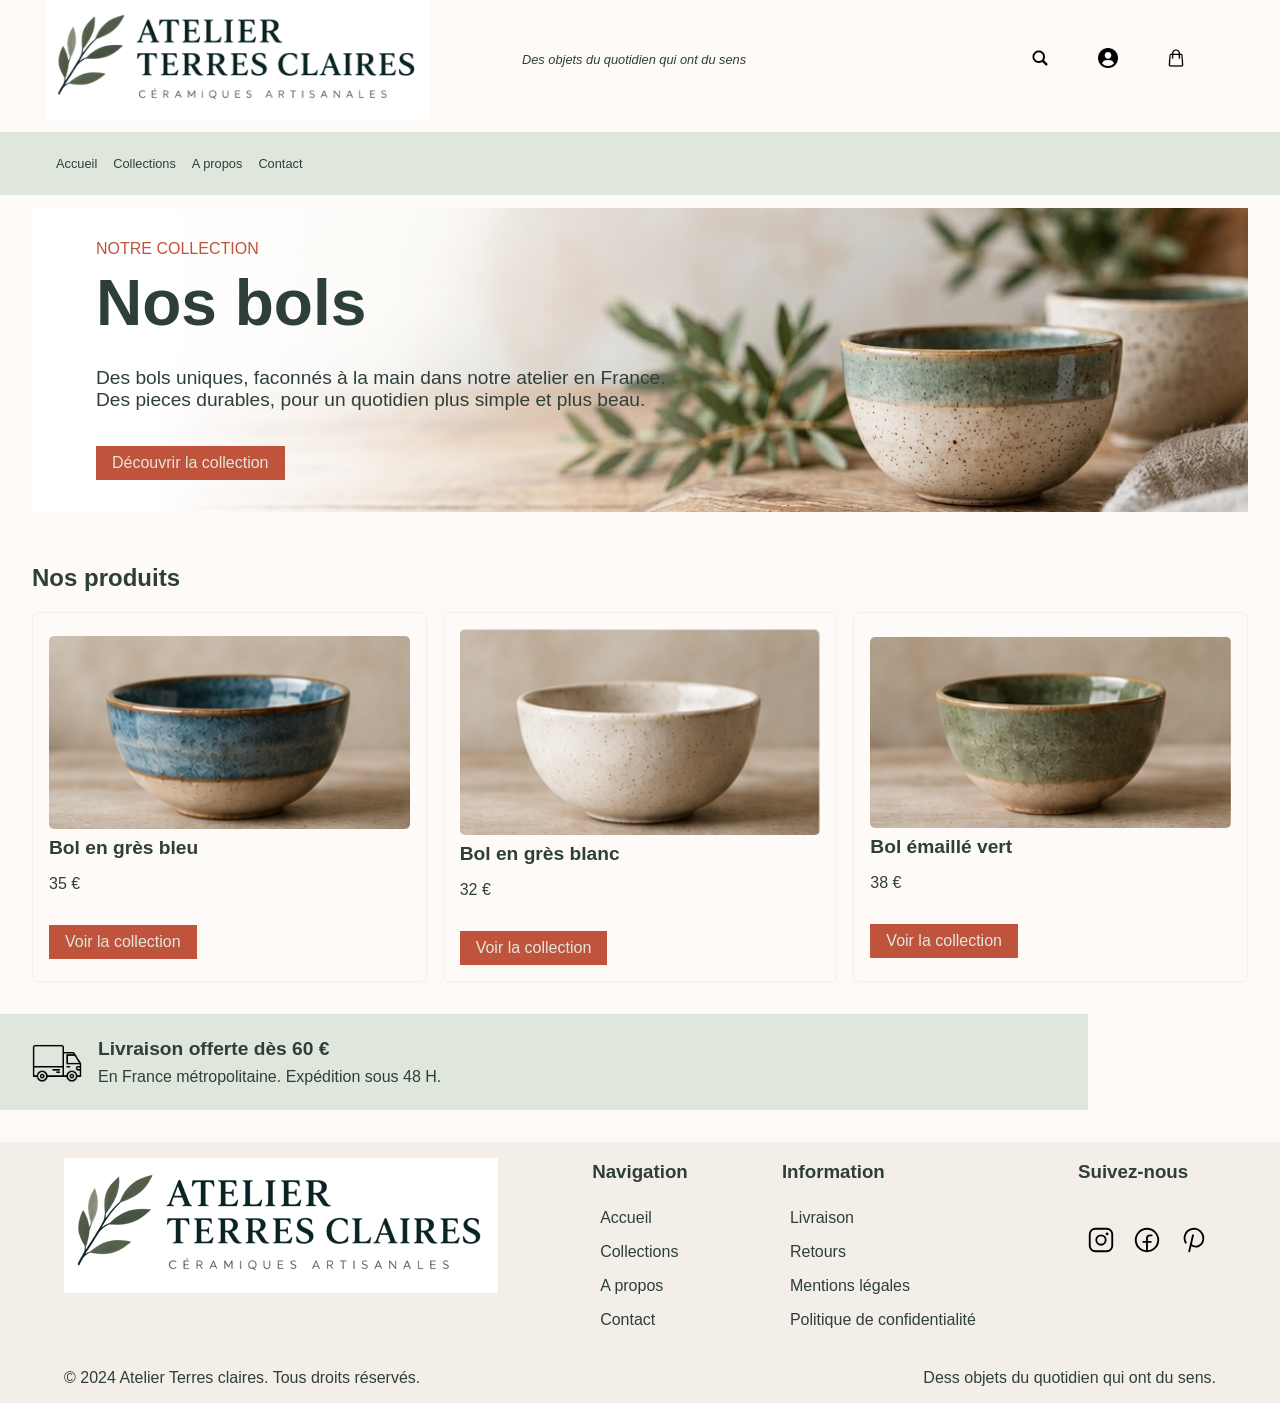
==== index.html @ 33d9ae96 "start" ====
<!DOCTYPE html>
<html lang="fr">

<head>
    <meta charset="UTF-8">
    <meta name="viewport" content="width=device-width, initial-scale=1.0">
    <title>Atelier ATC HTML</title>
    <link rel="stylesheet" href="style.css">
    <link rel="stylesheet" href="https://cdnjs.cloudflare.com/ajax/libs/font-awesome/6.5.1/css/all.min.css">
</head>

<body>
    <header>
        <section class="headerTop">
            <img src="logo.png" alt="Logo" width="100px" height="auto">
            <aside>Des objets du quotidien qui ont du sens</aside>
            <nav>
                <ul class="ligneDroite">
                    <!-- Normalement en SVG, payant passer sur un autre -->
                    <!-- Icône de recherche -->
                    <li><a href="#recherche"><img src="loupe.png" alt="Recherche"></a></li>
                    <!-- Icône de compte -->
                    <li><a href="#compte"><img src="la-personne (1).png" alt="compte"></a></li>
                    <!-- Icône de panier -->
                    <li><a href="#panier"><img src="sac-de-courses.png" alt="panier"></a></li>
                </ul>
            </nav>
        </section>
        <section class="headerBottom">
            <nav class="navigation">
                <ul id="headerBottomNav">
                    <li><a href="#accueil">Accueil</a></li>
                    <li><a href="#collections">Collections</a></li>
                    <li><a href="#a-propos">A propos</a></li>
                    <li><a href="#contact">Contact</a></li>
                </ul>
            </nav>
        </section>
    </header>
    <main>
        <section class="heroBanner">
            <!-- <img src="herobanner.jpg" alt="image de bol" width="100%" height="auto"> -->
            <div>
                <aside>NOTRE COLLECTION</aside>
                <h1>Nos bols</h1>
                <p>Des bols uniques, faconnés à la main dans notre atelier en France. Des pieces durables, pour un
                    quotidien plus simple et plus beau.</p>
                <button>Découvrir la collection</button>
            </div>
        </section>
        <section class="products">
            <h2>Nos produits</h2>
            <div class="productGrid">
                <article class="productCard">
                    <img src="article1.png" alt="Image 1" , width="20%" height="auto">
                    <div>
                        <h3>Bol en grès bleu</h3>
                        <p>35 €</p>
                        <button>Voir la collection</button>
                        <!-- <a href="#collection-1">Voir la collection</a> -->
                    </div>
                </article>
                <article class="productCard">
                    <img src="article2.png" alt="Image 2" width="20%" height="auto">
                    <div>
                        <h3>Bol en grès blanc</h3>
                        <p>32 €</p>
                        <button>Voir la collection</button>
                    </div> <!-- <a href="#collection-2">Voir la collection</a> -->
                </article>
                <article class="productCard">
                    <img src="article3.png" alt="Image 3 " width="20%" height="auto">
                    <div>
                        <h3>Bol émaillé vert</h3>
                        <p>38 €</p>
                        <button>Voir la collection</button>
                    </div>
                    <!-- <a href="#collection-3">Voir la collection</a> -->
                </article>
            </div>
        </section>
        <div class="livraison">
            <img src="iconeCamion.png" alt="Icone camion" width="50px" height="auto">
            <div>
                <h4>Livraison offerte dès 60 €</h4>
                <p>En France métropolitaine. Expédition sous 48 H.</p>
            </div>
        </div>
    </main>
    <footer>
        <div class="footerTop">
            <div>
                <img src="logo.png" alt="Logo" width="100px" height="auto">
            </div>
            <div class="navigation">
                <h3>Navigation</h3>
                <nav>
                    <ul>
                        <li><a href="#accueil">Accueil</a></li>
                        <li><a href="#collections">Collections</a></li>
                        <li><a href="#a-propos">A propos</a></li>
                        <li><a href="#contact">Contact</a></li>
                    </ul>
                </nav>
            </div>
            <div class="navigation">
                <h3>Information</h3>
                <nav>
                    <ul>
                        <li><a href="">Livraison</a></li>
                        <li><a href="">Retours</a></li>
                        <li><a href="">Mentions légales</a></li>
                        <li><a href="">Politique de confidentialité</a></li>
                    </ul>
                </nav>
            </div>
            <div class="navigation">
                <h3>Suivez-nous</h3>
                <nav>
                    <ul class="ligneDroite">
                        <li><a href=""><img src="instagram-logo.svg" alt="instagram"></a></li>
                        <li><a href=""><img src="facebook-logo.svg" alt="facebook"></a></li>
                        <li><a href=""><img src="pinterest-logo.svg" alt="pinterest"></a></li>
                    </ul>
                </nav>
            </div>
        </div>
        <div class="footerBottom">
            <p>© 2024 Atelier Terres claires. Tous droits réservés.</p>
            <p>Dess objets du quotidien qui ont du sens.</p>
        </div>
    </footer>
    <script src="script.js"></script>
</body>

</html>
---- style.css ----
:root {
    --primary-color: #DFE7DD;
    --second-color: #F3EEE8;
    --secondary-color: #C0533C;
    --text-color: #2E3F3A;
    --font-family: Arial, sans-serif;
}

body {
    font-family: Arial, sans-serif;
    margin: 0;
    padding: 0;
    background-color: rgb(253, 250, 248);
    color: rgb(46, 63, 58)
}

.headerTop {
    display: flex;
    align-items: center;
    justify-content: space-around;

    img {
        width: 30%;
        height: auto;
    }

    aside {
        font-size: 0.8rem;
        font-style: italic;
        width: 30%;
        height: auto;
    }

    nav {
        ul {
            display: flex;
            padding: 1rem;
            list-style-type: none;
            width: 30%;
            height: auto;

            li {
                margin: 0 2rem 0 1rem;
                text-decoration: none;
                font-size: 0.8rem;

                img {
                    width: 20px;
                    height: auto;
                }

            }
        }
    }
}

.headerBottom {
    background-color: #DFE7DD;

    nav ul {
        display: flex;
        flex-direction: row;
        list-style-type: none;
        font-size: 0.8rem;
margin-inline: 3rem;
        li {
            margin: 1rem 0;
            text-decoration: none;
            color: #333;
            padding: 0.5rem;

            a {
                color: var(--text-color);
                text-decoration: none;
            }
        }
    }
}

.navigation {
    ul {
        padding: 0;

        li {
            list-style-type: none;
            margin: 0;
            text-decoration: none;
            color: #333;
            padding: 0.5rem;
            place-items: start;

            a {
                color: var(--text-color);
                text-decoration: none;
            }
        }
    }
}

.heroBanner {
    display: flex;
    flex-direction: row-reverse;
    align-items: center;
    text-align: start;
    margin: 0 2rem 0;
    padding: 2rem;
    place-content: start;
    background-image:
        linear-gradient(to left,
            rgba(255, 255, 255, 0) 40%,
            rgba(255, 255, 255, 1) 90%),
        url('herobanner.jpg');
    background-size: cover;
    background-position: center;
    background-repeat: no-repeat;

    div {
        z-index: 2;
        display: flex;
        left: 0;
        flex-direction: column;
        align-items: flex-start;
        width: 50%;
        padding: 0 2rem;

        aside {
            color: var(--secondary-color);
            text-transform: uppercase;
        }

        h1 {
            color: var(--text-color);
            font-size: 4rem;
            margin: 0.5rem 0;
        }

        p {
            color: var(--text-color);
            font-size: 1.2rem;
        }

        button {
            align-self: flex-start;
        }
    }
}

button {
    background-color: var(--secondary-color);
    color: var(--primary-color);
    border: none;
    padding: 0.5rem 1rem;
    font-size: 1rem;
    cursor: pointer;
    margin-top: 1rem;
    align-self: center;
}

.products {
    display: flex;
    flex-direction: column;
    align-items: start;
    margin: 2rem;
}

.productGrid {
    display: flex;
    flex-direction: row;
    justify-content: space-between;
    width: 100%;
    gap: 1rem;
}

.productCard {
    display: flex;
    width: 30%;
    flex-direction: column;
    justify-content: center;
    border: 1px solid #F3F1EF;
    padding: 1rem;
    align-items: start;
    border-radius: 5px;

    img {
        width: 100%;
        height: auto;
        border-radius: 5px;
    }

    h3 {
        color: var(--text-color);
        font-size: 1.2rem;
        margin: 0.5rem 0;
    }
}

.livraison {
    display: flex;
    flex-direction: row;
    text-align: start;
    justify-self: center;
    margin: 2rem 0;
    width: 80%;
    background-color: var(--primary-color);
    align-items: center;
    padding: 1rem 2rem;

    img {
        width: 50px;
        height: auto;
        margin-right: 1rem;
    }

    h4 {
        color: var(--text-color);
        font-size: 1.2rem;
        margin: 0.5rem 0;
    }

    p {
        color: var(--text-color);
        font-size: 1rem;
        margin: 0.5rem 0;
    }
}

footer {
    display: flex;
    flex-direction: column;
    background-color: var(--second-color);

}

.footerTop {
    display: flex;
    flex-direction: row;
    gap: 1rem;
    justify-content: space-between;
    margin-inline: 4rem;

    img {
        width: 100%;
        height: auto;
        margin-block-start: 1rem;
    }
    div{
        ul{

            img{
                display: flex;
                flex-direction: row;
                width: 30px;
            }
        }
    }
}

.footerBottom {
    display: flex;
    flex-direction: row;
    align-items: flex-start;
    justify-content: space-between;
    margin-inline: 4rem;
    gap: 1rem;

    div {
        width: 20%;
        height: auto;

    }
}

.ligneDroite{
    display: flex;
    flex-direction: row;
    
}
@media (max-width: 700px) {
    .headerTop>aside {
        display: none;
    }


    .heroBanner {
        margin: 0;

        div {
            width: 100%;
            font-size: 0.8rem;
            padding: 0 1rem;

            h1 {
                font-size: 2rem;
            }

            P {
                font-size: 1rem;
            }
        }
    }

    #headerBottomNav.is-open {
        display: flex;
    }

    #headerBottomNav {
        display: none;
    }

    .productGrid {
        display: flex;
        flex-direction: column;
        justify-content: space-between;
        width: 100%;
        gap: 1rem;
        flex-wrap: wrap;
    }

    .productCard {
        display: flex;
        width: 100%;
        flex-direction: row;
        justify-content: center;
        border: 1px solid #F3F1EF;
        padding: 1rem;
        align-items: start;
        border-radius: 5px;

        img {
            width: 40%;
            height: auto;
            border-radius: 5px;
            align-self: center;
        }

        div {
            width: 60%;
            padding: 0 1rem;
            margin: 0;

            h3 {
                color: var(--text-color);
                font-size: 1rem;
                margin: 0;
            }

            p {
                color: var(--text-color);
                font-size: 0.8rem;
                margin: 0 0 0.5rem 0;
            }

            button {
                align-self: flex-start;
                font-size: 0.8rem;
                margin: 0;
            }
        }
    }

    footer{
        nav{
            display: none;
        }
    }
}
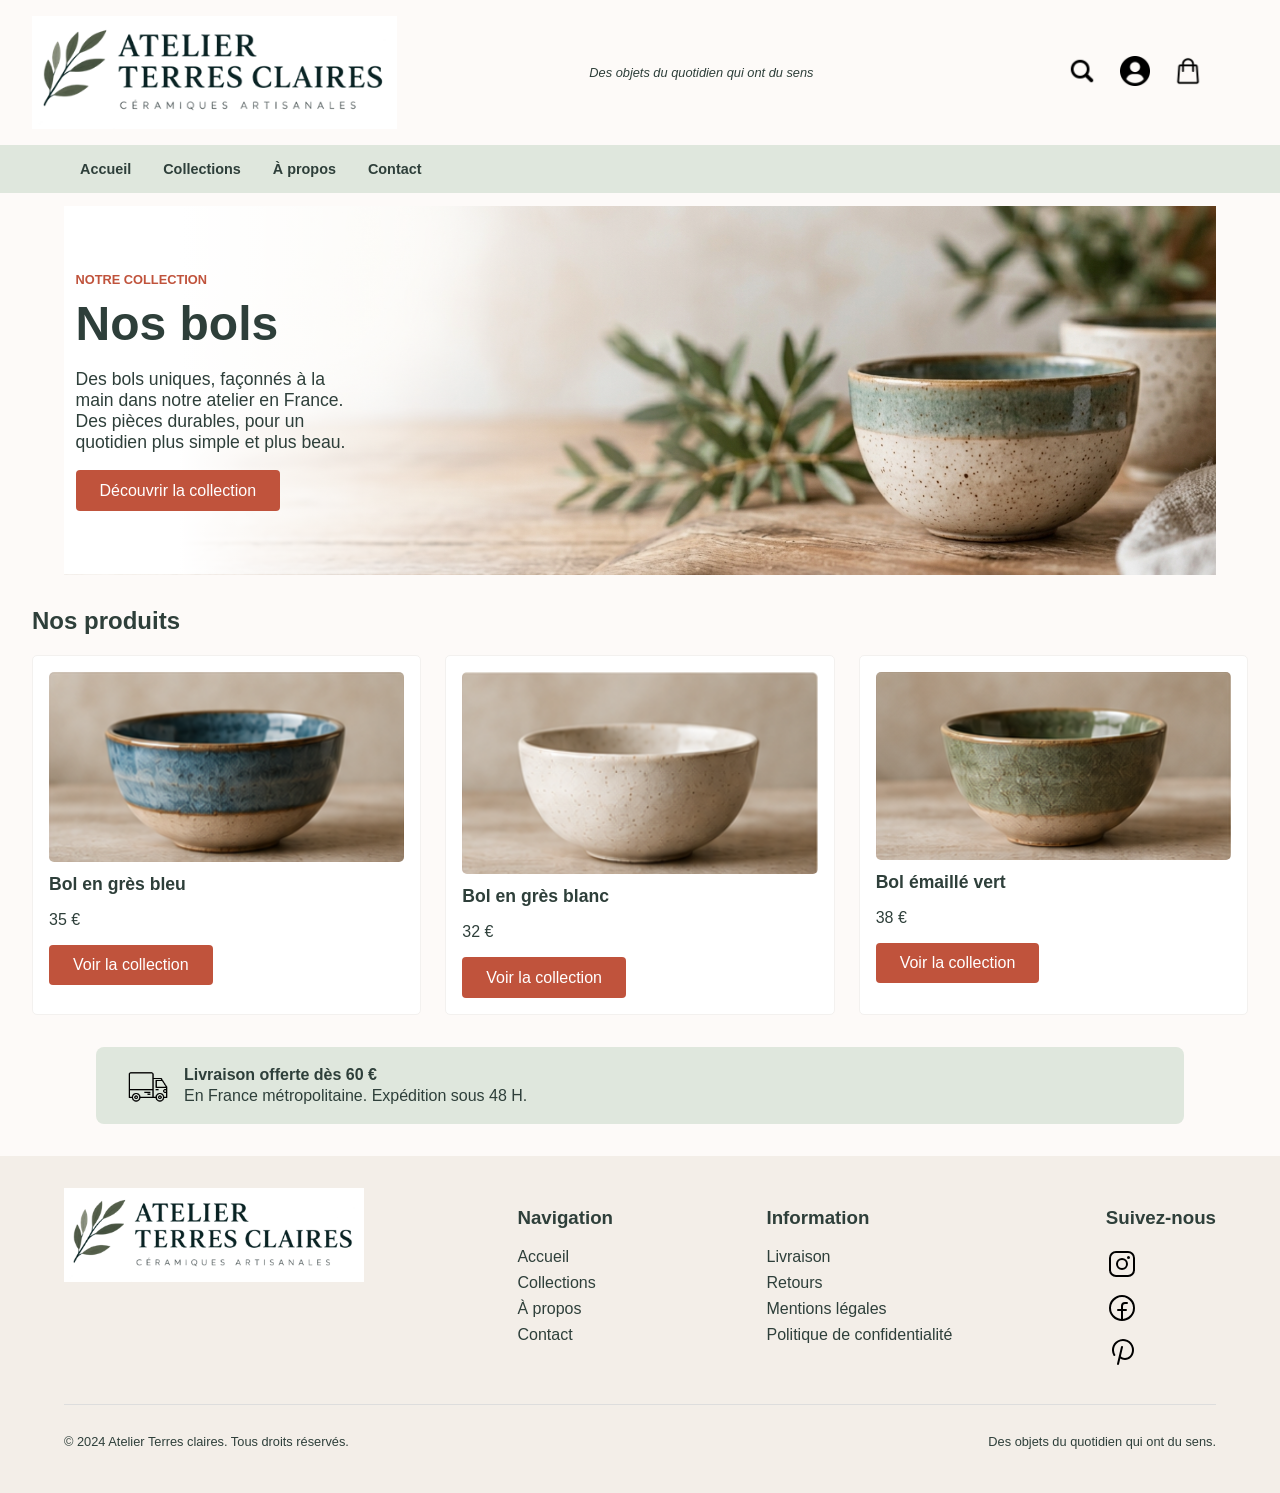
==== commit b1b0fd67: "requiem" ====
--- a/index.html
+++ b/index.html
@@ -12,85 +12,88 @@
 <body>
     <header>
         <section class="headerTop">
-            <img src="logo.png" alt="Logo" width="100px" height="auto">
-            <aside>Des objets du quotidien qui ont du sens</aside>
-            <nav>
+            <img src="logo.png" alt="Logo" class="logo">
+            <p class="tagline">Des objets du quotidien qui ont du sens</p>
+            <nav class="user-nav">
                 <ul class="ligneDroite">
-                    <!-- Normalement en SVG, payant passer sur un autre -->
-                    <!-- Icône de recherche -->
                     <li><a href="#recherche"><img src="loupe.png" alt="Recherche"></a></li>
-                    <!-- Icône de compte -->
                     <li><a href="#compte"><img src="la-personne (1).png" alt="compte"></a></li>
-                    <!-- Icône de panier -->
                     <li><a href="#panier"><img src="sac-de-courses.png" alt="panier"></a></li>
                 </ul>
             </nav>
+            
+            <!-- BOUTON BURGER (Masqué sur PC, visible sur Mobile) -->
+            <button class="burger-btn" id="burgerBtn" aria-label="Ouvrir le menu">
+                <i class="fa-solid fa-bars"></i>
+            </button>
         </section>
-        <section class="headerBottom">
+
+        <!-- MENU DE NAVIGATION (HeaderBottom) -->
+        <section class="headerBottom" id="headerBottom">
             <nav class="navigation">
                 <ul id="headerBottomNav">
                     <li><a href="#accueil">Accueil</a></li>
                     <li><a href="#collections">Collections</a></li>
-                    <li><a href="#a-propos">A propos</a></li>
+                    <li><a href="#a-propos">À propos</a></li>
                     <li><a href="#contact">Contact</a></li>
                 </ul>
             </nav>
         </section>
     </header>
+
     <main>
         <section class="heroBanner">
-            <!-- <img src="herobanner.jpg" alt="image de bol" width="100%" height="auto"> -->
             <div>
-                <aside>NOTRE COLLECTION</aside>
+                <span class="subtitle">NOTRE COLLECTION</span>
                 <h1>Nos bols</h1>
-                <p>Des bols uniques, faconnés à la main dans notre atelier en France. Des pieces durables, pour un
-                    quotidien plus simple et plus beau.</p>
-                <button>Découvrir la collection</button>
+                <p>Des bols uniques, façonnés à la main dans notre atelier en France. Des pièces durables, pour un quotidien plus simple et plus beau.</p>
+                <button class="cta-btn">Découvrir la collection</button>
             </div>
         </section>
+
         <section class="products">
             <h2>Nos produits</h2>
             <div class="productGrid">
                 <article class="productCard">
-                    <img src="article1.png" alt="Image 1" , width="20%" height="auto">
+                    <img src="article1.png" alt="Bol en grès bleu">
                     <div>
                         <h3>Bol en grès bleu</h3>
                         <p>35 €</p>
-                        <button>Voir la collection</button>
-                        <!-- <a href="#collection-1">Voir la collection</a> -->
+                        <button class="cta-btn">Voir la collection</button>
                     </div>
                 </article>
                 <article class="productCard">
-                    <img src="article2.png" alt="Image 2" width="20%" height="auto">
+                    <img src="article2.png" alt="Bol en grès blanc">
                     <div>
                         <h3>Bol en grès blanc</h3>
                         <p>32 €</p>
-                        <button>Voir la collection</button>
-                    </div> <!-- <a href="#collection-2">Voir la collection</a> -->
+                        <button class="cta-btn">Voir la collection</button>
+                    </div>
                 </article>
                 <article class="productCard">
-                    <img src="article3.png" alt="Image 3 " width="20%" height="auto">
+                    <img src="article3.png" alt="Bol émaillé vert">
                     <div>
                         <h3>Bol émaillé vert</h3>
                         <p>38 €</p>
-                        <button>Voir la collection</button>
+                        <button class="cta-btn">Voir la collection</button>
                     </div>
-                    <!-- <a href="#collection-3">Voir la collection</a> -->
                 </article>
             </div>
         </section>
+
         <div class="livraison">
-            <img src="iconeCamion.png" alt="Icone camion" width="50px" height="auto">
+            <img src="iconeCamion.png" alt="Icone camion">
             <div>
                 <h4>Livraison offerte dès 60 €</h4>
                 <p>En France métropolitaine. Expédition sous 48 H.</p>
             </div>
         </div>
     </main>
+
     <footer>
         <div class="footerTop">
             <div>
-                <img src="logo.png" alt="Logo" width="100px" height="auto">
+                <img src="logo.png" alt="Logo" class="footer-logo">
             </div>
             <div class="navigation">
                 <h3>Navigation</h3>
@@ -98,7 +101,7 @@
                     <ul>
                         <li><a href="#accueil">Accueil</a></li>
                         <li><a href="#collections">Collections</a></li>
-                        <li><a href="#a-propos">A propos</a></li>
+                        <li><a href="#a-propos">À propos</a></li>
                         <li><a href="#contact">Contact</a></li>
                     </ul>
                 </nav>
@@ -107,10 +110,10 @@
                 <h3>Information</h3>
                 <nav>
                     <ul>
-                        <li><a href="">Livraison</a></li>
-                        <li><a href="">Retours</a></li>
-                        <li><a href="">Mentions légales</a></li>
-                        <li><a href="">Politique de confidentialité</a></li>
+                        <li><a href="#">Livraison</a></li>
+                        <li><a href="#">Retours</a></li>
+                        <li><a href="#">Mentions légales</a></li>
+                        <li><a href="#">Politique de confidentialité</a></li>
                     </ul>
                 </nav>
             </div>
@@ -118,19 +121,19 @@
                 <h3>Suivez-nous</h3>
                 <nav>
                     <ul class="ligneDroite">
-                        <li><a href=""><img src="instagram-logo.svg" alt="instagram"></a></li>
-                        <li><a href=""><img src="facebook-logo.svg" alt="facebook"></a></li>
-                        <li><a href=""><img src="pinterest-logo.svg" alt="pinterest"></a></li>
+                        <li><a href="#"><img src="instagram-logo.svg" alt="instagram"></a></li>
+                        <li><a href="#"><img src="facebook-logo.svg" alt="facebook"></a></li>
+                        <li><a href="#"><img src="pinterest-logo.svg" alt="pinterest"></a></li>
                     </ul>
                 </nav>
             </div>
         </div>
         <div class="footerBottom">
             <p>© 2024 Atelier Terres claires. Tous droits réservés.</p>
-            <p>Dess objets du quotidien qui ont du sens.</p>
+            <p>Des objets du quotidien qui ont du sens.</p>
         </div>
     </footer>
+
     <script src="script.js"></script>
 </body>
-
 </html>
--- a/style.css
+++ b/style.css
@@ -7,360 +7,264 @@
 }
 
 body {
-    font-family: Arial, sans-serif;
+    font-family: var(--font-family);
     margin: 0;
     padding: 0;
     background-color: rgb(253, 250, 248);
-    color: rgb(46, 63, 58)
-}
-
+    color: var(--text-color);
+}
+
+/* --- HEADER --- */
 .headerTop {
     display: flex;
     align-items: center;
-    justify-content: space-around;
-
-    img {
+    justify-content: space-between;
+    padding: 1rem 2rem;
+    position: relative;
+
+    .logo {
         width: 30%;
         height: auto;
     }
 
-    aside {
+    .tagline {
         font-size: 0.8rem;
         font-style: italic;
-        width: 30%;
-        height: auto;
-    }
-
-    nav {
-        ul {
-            display: flex;
+        margin: 0;
+    }
+
+    .user-nav ul {
+        display: flex;
+        padding: 0 52px;
+        margin: 0;
+        list-style: none;
+        gap: 5%;
+        justify-content: center;
+
+        li {
+            margin-left: 1rem;
+
+            img {
+                width: 30px;
+                height: auto;
+            }
+        }
+    }
+}
+
+/* Bouton Burger : caché sur PC */
+.burger-btn {
+    display: none;
+    background: none;
+    border: none;
+    font-size: 1.5rem;
+    color: var(--text-color);
+    cursor: pointer;
+    padding: 0.5rem;
+    margin: 0;
+}
+
+.headerBottom {
+    background-color: var(--primary-color);
+    transition: max-height 0.3s ease-in-out, opacity 0.3s ease-in-out;
+
+    nav ul {
+        display: flex;
+        flex-direction: row;
+        justify-content: flex-start;
+        list-style-type: none;
+        font-size: 0.9rem;
+        margin: 0 5%;
+        padding: 0;
+
+        li {
             padding: 1rem;
-            list-style-type: none;
-            width: 30%;
-            height: auto;
-
-            li {
-                margin: 0 2rem 0 1rem;
-                text-decoration: none;
-                font-size: 0.8rem;
-
-                img {
-                    width: 20px;
-                    height: auto;
-                }
-
-            }
-        }
-    }
-}
-
-.headerBottom {
-    background-color: #DFE7DD;
-
-    nav ul {
-        display: flex;
-        flex-direction: row;
-        list-style-type: none;
-        font-size: 0.8rem;
-margin-inline: 3rem;
-        li {
-            margin: 1rem 0;
-            text-decoration: none;
-            color: #333;
-            padding: 0.5rem;
 
             a {
                 color: var(--text-color);
                 text-decoration: none;
-            }
-        }
-    }
-}
-
-.navigation {
-    ul {
-        padding: 0;
-
-        li {
-            list-style-type: none;
-            margin: 0;
-            text-decoration: none;
-            color: #333;
-            padding: 0.5rem;
-            place-items: start;
-
-            a {
-                color: var(--text-color);
-                text-decoration: none;
-            }
-        }
-    }
-}
-
+                font-weight: bold;
+            }
+        }
+    }
+}
+
+/* --- HERO BANNER --- */
 .heroBanner {
     display: flex;
-    flex-direction: row-reverse;
+    flex-direction: row;
     align-items: center;
-    text-align: start;
-    margin: 0 2rem 0;
-    padding: 2rem;
-    place-content: start;
-    background-image:
-        linear-gradient(to left,
-            rgba(255, 255, 255, 0) 40%,
-            rgba(255, 255, 255, 1) 90%),
-        url('herobanner.jpg');
+    padding: 4rem 0rem;
+    background-image: linear-gradient(to left, rgba(255, 255, 255, 0) 40%, rgba(255, 255, 255, 1) 90%), url(herobanner.jpg);
     background-size: cover;
     background-position: center;
-    background-repeat: no-repeat;
+    justify-content: flex-start;
+    margin: 1% 5%;
 
     div {
-        z-index: 2;
-        display: flex;
-        left: 0;
-        flex-direction: column;
-        align-items: flex-start;
         width: 50%;
-        padding: 0 2rem;
-
-        aside {
+        margin: 0 1%;
+        .subtitle {
             color: var(--secondary-color);
             text-transform: uppercase;
+            font-size: 0.8rem;
+            font-weight: bold;
         }
 
         h1 {
             color: var(--text-color);
-            font-size: 4rem;
+            font-size: 3rem;
             margin: 0.5rem 0;
         }
 
         p {
-            color: var(--text-color);
-            font-size: 1.2rem;
-        }
-
-        button {
-            align-self: flex-start;
-        }
-    }
-}
-
-button {
+            width: 50%;
+            font-size: 1.1rem;
+        }
+    }
+}
+
+.cta-btn {
     background-color: var(--secondary-color);
-    color: var(--primary-color);
+    color: white;
     border: none;
-    padding: 0.5rem 1rem;
+    padding: 0.7rem 1.5rem;
     font-size: 1rem;
     cursor: pointer;
-    margin-top: 1rem;
-    align-self: center;
-}
-
+    border-radius: 4px;
+}
+
+/* --- PRODUITS --- */
 .products {
-    display: flex;
-    flex-direction: column;
-    align-items: start;
     margin: 2rem;
-}
-
-.productGrid {
-    display: flex;
-    flex-direction: row;
-    justify-content: space-between;
-    width: 100%;
-    gap: 1rem;
-}
-
-.productCard {
-    display: flex;
-    width: 30%;
-    flex-direction: column;
-    justify-content: center;
-    border: 1px solid #F3F1EF;
-    padding: 1rem;
-    align-items: start;
-    border-radius: 5px;
-
-    img {
-        width: 100%;
-        height: auto;
-        border-radius: 5px;
-    }
-
-    h3 {
-        color: var(--text-color);
-        font-size: 1.2rem;
-        margin: 0.5rem 0;
-    }
-}
-
+
+    .productGrid {
+        display: flex;
+        gap: 1.5rem;
+
+        .productCard {
+            flex: 1;
+            border: 1px solid #F3F1EF;
+            padding: 1rem;
+            border-radius: 5px;
+            background: #fff;
+
+            img {
+                width: 100%;
+                height: auto;
+                border-radius: 5px;
+            }
+
+            h3 {
+                font-size: 1.1rem;
+                margin: 0.5rem 0;
+            }
+        }
+    }
+}
+
+/* --- LIVRAISON --- */
 .livraison {
     display: flex;
-    flex-direction: row;
-    text-align: start;
-    justify-self: center;
-    margin: 2rem 0;
+    align-items: center;
+    margin: 2rem auto;
     width: 80%;
     background-color: var(--primary-color);
-    align-items: center;
     padding: 1rem 2rem;
+    border-radius: 8px;
 
     img {
-        width: 50px;
-        height: auto;
+        width: 40px;
         margin-right: 1rem;
     }
 
-    h4 {
-        color: var(--text-color);
-        font-size: 1.2rem;
-        margin: 0.5rem 0;
-    }
-
+    h4,
     p {
-        color: var(--text-color);
-        font-size: 1rem;
-        margin: 0.5rem 0;
-    }
-}
-
+        margin: 0.2rem 0;
+    }
+}
+
+/* --- FOOTER --- */
 footer {
-    display: flex;
-    flex-direction: column;
     background-color: var(--second-color);
-
-}
-
-.footerTop {
-    display: flex;
-    flex-direction: row;
-    gap: 1rem;
-    justify-content: space-between;
-    margin-inline: 4rem;
-
-    img {
+    padding: 2rem 4rem;
+
+    .footerTop {
+        display: flex;
+        justify-content: space-between;
+
+        .footer-logo {
+            width: 300px;
+        }
+
+        ul {
+            list-style: none;
+            padding: 0;
+
+            li {
+                margin-bottom: 0.5rem;
+
+                a {
+                    color: var(--text-color);
+                    text-decoration: none;
+                }
+            }
+        }
+    }
+
+    .footerBottom {
+        display: flex;
+        justify-content: space-between;
+        border-top: 1px solid #ddd;
+        padding-top: 1rem;
+        margin-top: 1rem;
+        font-size: 0.8rem;
+    }
+}
+
+/* --- RESPONSIVE MOBILE (max-width: 768px) --- */
+@media (max-width: 768px) {
+    .headerTop .tagline {
+        display: none;
+        /* Masque le slogan sur mobile */
+    }
+
+    .burger-btn {
+        display: block;
+        /* Affiche le bouton burger */
+    }
+
+    /* Le menu headerBottom devient masqué par défaut */
+    .headerBottom {
+        display: none;
         width: 100%;
-        height: auto;
-        margin-block-start: 1rem;
-    }
-    div{
-        ul{
-
-            img{
-                display: flex;
-                flex-direction: row;
-                width: 30px;
-            }
-        }
-    }
-}
-
-.footerBottom {
-    display: flex;
-    flex-direction: row;
-    align-items: flex-start;
-    justify-content: space-between;
-    margin-inline: 4rem;
-    gap: 1rem;
-
-    div {
-        width: 20%;
-        height: auto;
-
-    }
-}
-
-.ligneDroite{
-    display: flex;
-    flex-direction: row;
-    
-}
-@media (max-width: 700px) {
-    .headerTop>aside {
-        display: none;
-    }
-
-
-    .heroBanner {
-        margin: 0;
-
-        div {
-            width: 100%;
-            font-size: 0.8rem;
-            padding: 0 1rem;
-
-            h1 {
-                font-size: 2rem;
-            }
-
-            P {
-                font-size: 1rem;
-            }
-        }
-    }
-
-    #headerBottomNav.is-open {
-        display: flex;
-    }
-
-    #headerBottomNav {
-        display: none;
+    }
+
+    /* Classe active ajoutée en JS pour afficher le menu mobile */
+    .headerBottom.is-open {
+        display: block;
+    }
+
+    .headerBottom nav ul {
+        flex-direction: column;
+        align-items: center;
+        padding: 1rem 0;
+
+        li {
+            padding: 0.8rem 0;
+        }
     }
 
     .productGrid {
-        display: flex;
         flex-direction: column;
-        justify-content: space-between;
+    }
+
+    .heroBanner div {
         width: 100%;
-        gap: 1rem;
-        flex-wrap: wrap;
-    }
-
-    .productCard {
-        display: flex;
-        width: 100%;
-        flex-direction: row;
-        justify-content: center;
-        border: 1px solid #F3F1EF;
-        padding: 1rem;
-        align-items: start;
-        border-radius: 5px;
-
-        img {
-            width: 40%;
-            height: auto;
-            border-radius: 5px;
-            align-self: center;
-        }
-
-        div {
-            width: 60%;
-            padding: 0 1rem;
-            margin: 0;
-
-            h3 {
-                color: var(--text-color);
-                font-size: 1rem;
-                margin: 0;
-            }
-
-            p {
-                color: var(--text-color);
-                font-size: 0.8rem;
-                margin: 0 0 0.5rem 0;
-            }
-
-            button {
-                align-self: flex-start;
-                font-size: 0.8rem;
-                margin: 0;
-            }
-        }
-    }
-
-    footer{
-        nav{
-            display: none;
-        }
+    }
+
+    footer .footerTop {
+        flex-direction: column;
+        gap: 1.5rem;
     }
 }
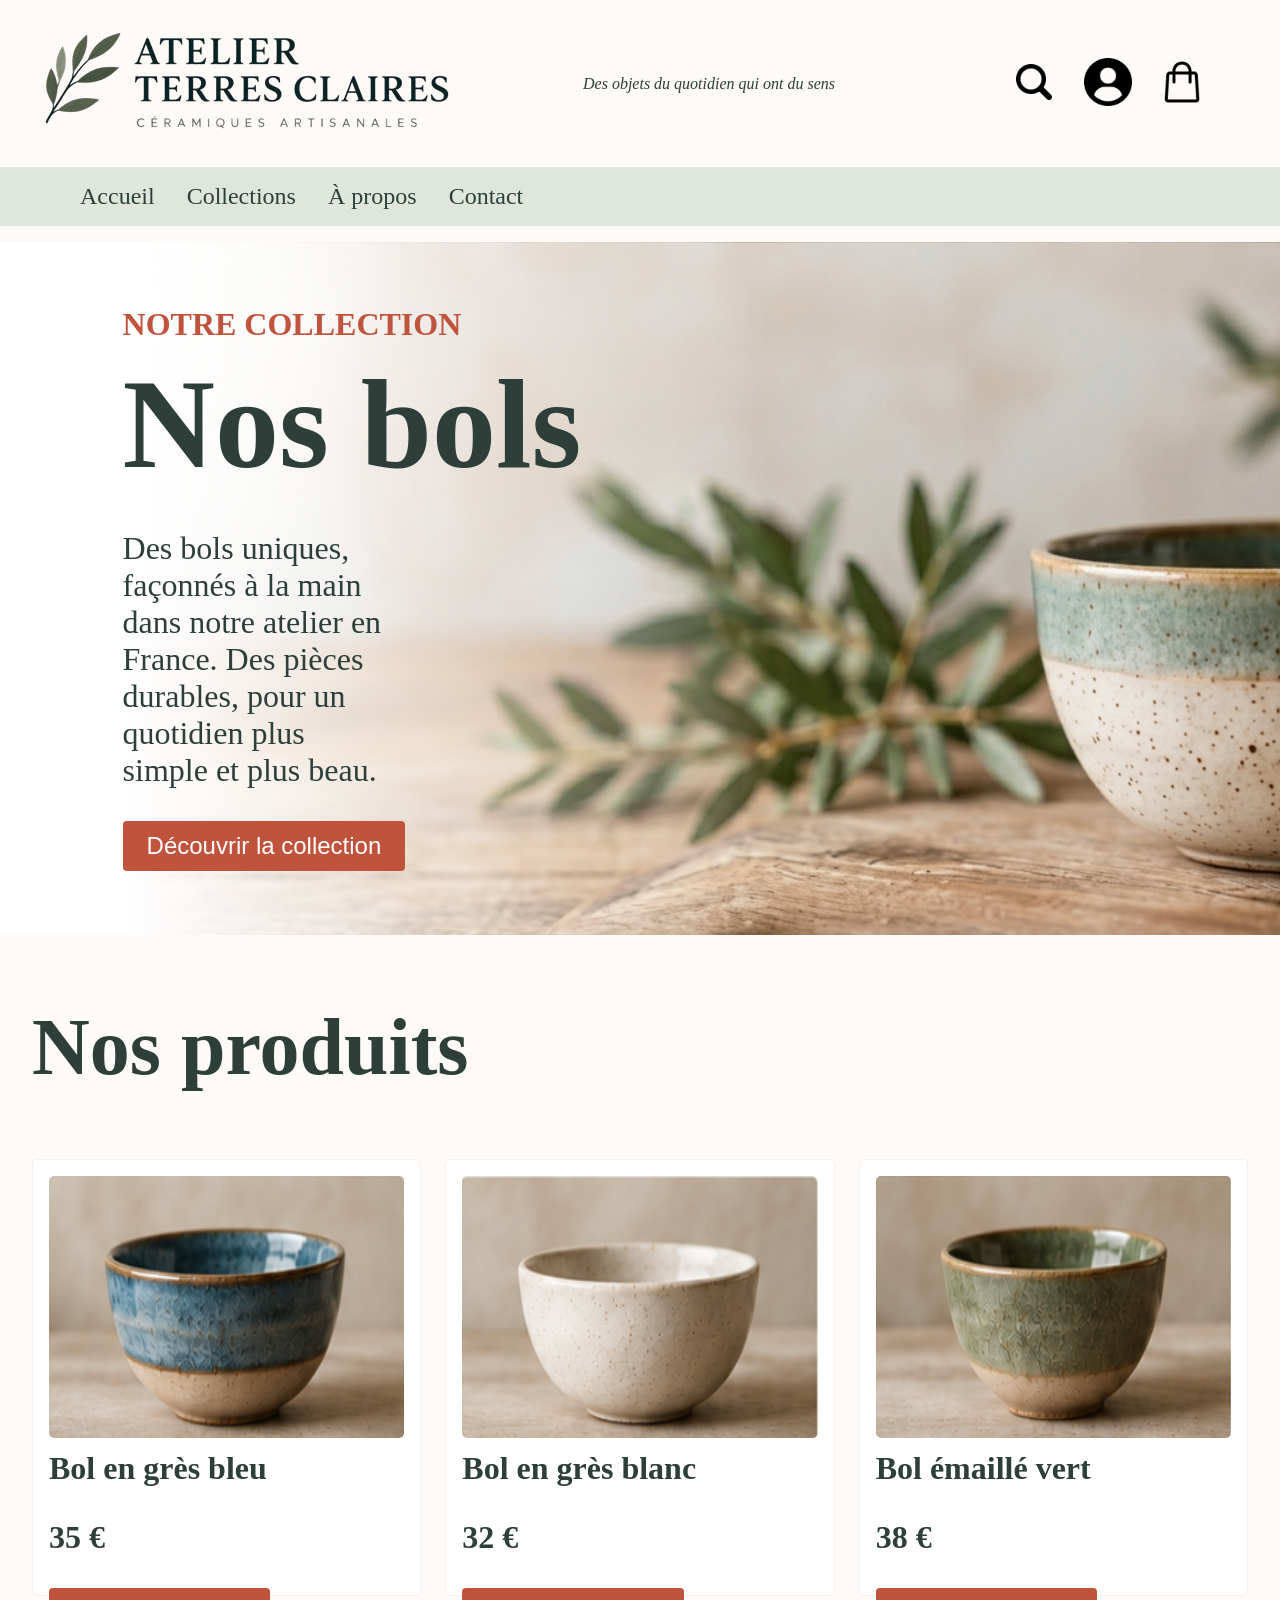
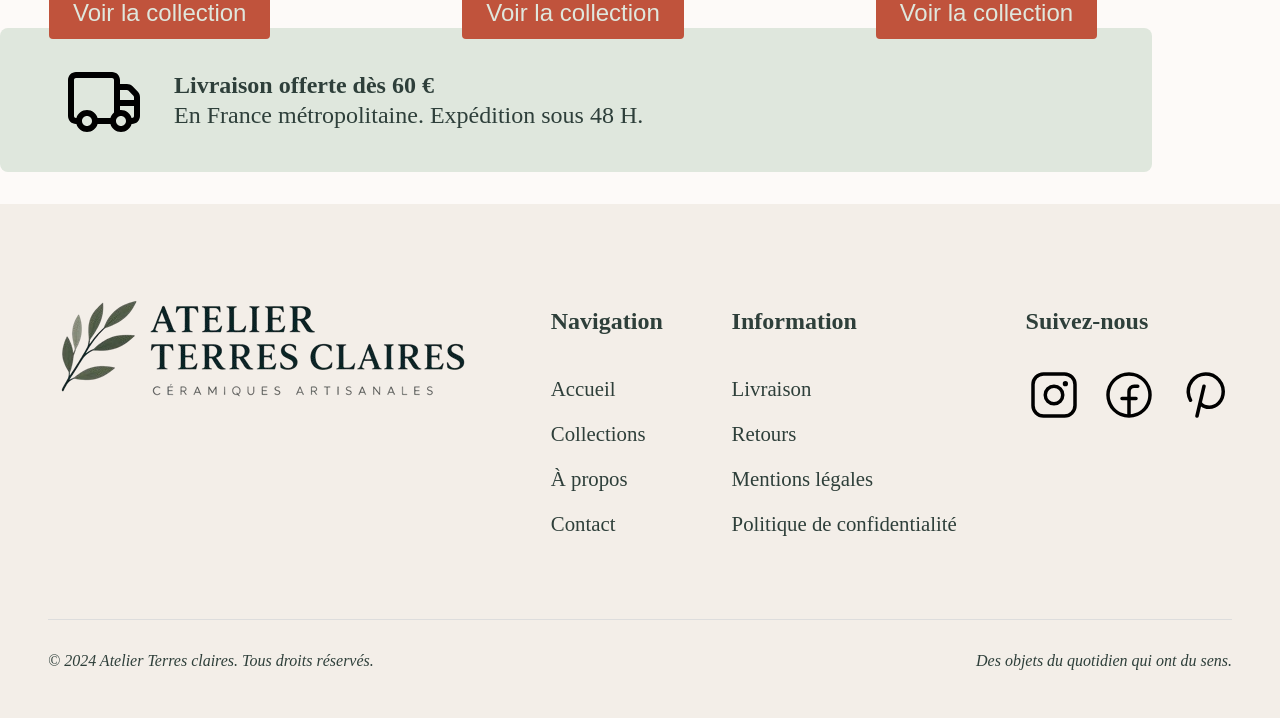
==== commit ef495f1e: "page produit" ====
--- a/index.html
+++ b/index.html
@@ -12,16 +12,16 @@
 <body>
     <header>
         <section class="headerTop">
-            <img src="logo.png" alt="Logo" class="logo">
+            <img src="logobg.png" alt="logo Atelier Terres Claires" class="logo">
             <p class="tagline">Des objets du quotidien qui ont du sens</p>
             <nav class="user-nav">
                 <ul class="ligneDroite">
                     <li><a href="#recherche"><img src="loupe.png" alt="Recherche"></a></li>
-                    <li><a href="#compte"><img src="la-personne (1).png" alt="compte"></a></li>
+                    <li><a href="#compte"><img src="la-personne.png" alt="compte"></a></li>
                     <li><a href="#panier"><img src="sac-de-courses.png" alt="panier"></a></li>
                 </ul>
             </nav>
-            
+
             <!-- BOUTON BURGER (Masqué sur PC, visible sur Mobile) -->
             <button class="burger-btn" id="burgerBtn" aria-label="Ouvrir le menu">
                 <i class="fa-solid fa-bars"></i>
@@ -32,7 +32,7 @@
         <section class="headerBottom" id="headerBottom">
             <nav class="navigation">
                 <ul id="headerBottomNav">
-                    <li><a href="#accueil">Accueil</a></li>
+                    <li><a href="index.html">Accueil</a></li>
                     <li><a href="#collections">Collections</a></li>
                     <li><a href="#a-propos">À propos</a></li>
                     <li><a href="#contact">Contact</a></li>
@@ -46,7 +46,8 @@
             <div>
                 <span class="subtitle">NOTRE COLLECTION</span>
                 <h1>Nos bols</h1>
-                <p>Des bols uniques, façonnés à la main dans notre atelier en France. Des pièces durables, pour un quotidien plus simple et plus beau.</p>
+                <p>Des bols uniques, façonnés à la main dans notre atelier en France. Des pièces durables, pour un
+                    quotidien plus simple et plus beau.</p>
                 <button class="cta-btn">Découvrir la collection</button>
             </div>
         </section>
@@ -59,7 +60,7 @@
                     <div>
                         <h3>Bol en grès bleu</h3>
                         <p>35 €</p>
-                        <button class="cta-btn">Voir la collection</button>
+                        <button class="cta-btn"><a href="ficheProduit.html">Voir la collection</a></button>
                     </div>
                 </article>
                 <article class="productCard">
@@ -67,7 +68,7 @@
                     <div>
                         <h3>Bol en grès blanc</h3>
                         <p>32 €</p>
-                        <button class="cta-btn">Voir la collection</button>
+                        <button class="cta-btn"><a href="ficheProduit.html">Voir la collection</a></button>
                     </div>
                 </article>
                 <article class="productCard">
@@ -75,14 +76,18 @@
                     <div>
                         <h3>Bol émaillé vert</h3>
                         <p>38 €</p>
-                        <button class="cta-btn">Voir la collection</button>
+                        <button class="cta-btn"><a href="ficheProduit.html">Voir la collection</a></button>
                     </div>
                 </article>
             </div>
         </section>
 
         <div class="livraison">
-            <img src="iconeCamion.png" alt="Icone camion">
+           <svg xmlns="http://www.w3.org/2000/svg"
+                viewBox="0 0 640 640"><!--!Font Awesome Free v7.3.1 by @fontawesome - https://fontawesome.com License - https://fontawesome.com/license/free Copyright 2026 Fonticons, Inc.-->
+                <path
+                    d="M96 144C87.2 144 80 151.2 80 160L80 448C80 456.8 87.2 464 96 464L99.3 464C109.7 427.1 143.7 400 184 400C224.3 400 258.2 427.1 268.7 464L371.3 464C376.2 446.6 386.4 431.3 400 420.1L400 160C400 151.2 392.8 144 384 144L96 144zM99.3 512L96 512C60.7 512 32 483.3 32 448L32 160C32 124.7 60.7 96 96 96L384 96C419.3 96 448 124.7 448 160L448 192L503.4 192C520.4 192 536.7 198.7 548.7 210.7L589.3 251.3C601.3 263.3 608 279.6 608 296.6L608 448C608 483.3 579.3 512 544 512L540.7 512C530.3 548.9 496.3 576 456 576C415.7 576 381.8 548.9 371.3 512L268.7 512C258.3 548.9 224.3 576 184 576C143.7 576 109.8 548.9 99.3 512zM448 320L560 320L560 296.6C560 292.4 558.3 288.3 555.3 285.3L514.7 244.7C511.7 241.7 507.6 240 503.4 240L448 240L448 320zM448 368L448 400.4C450.6 400.2 453.3 400 456 400C496.3 400 530.2 427.1 540.7 464L544 464C552.8 464 560 456.8 560 448L560 368L448 368zM184 528C206.1 528 224 510.1 224 488C224 465.9 206.1 448 184 448C161.9 448 144 465.9 144 488C144 510.1 161.9 528 184 528zM456 528C478.1 528 496 510.1 496 488C496 465.9 478.1 448 456 448C433.9 448 416 465.9 416 488C416 510.1 433.9 528 456 528z" />
+            </svg>
             <div>
                 <h4>Livraison offerte dès 60 €</h4>
                 <p>En France métropolitaine. Expédition sous 48 H.</p>
@@ -93,7 +98,7 @@
     <footer>
         <div class="footerTop">
             <div>
-                <img src="logo.png" alt="Logo" class="footer-logo">
+                <img src="logobg.png" alt="Logo Atelier Terres Claires" class="footer-logo">
             </div>
             <div class="navigation">
                 <h3>Navigation</h3>
@@ -128,6 +133,7 @@
                 </nav>
             </div>
         </div>
+
         <div class="footerBottom">
             <p>© 2024 Atelier Terres claires. Tous droits réservés.</p>
             <p>Des objets du quotidien qui ont du sens.</p>
@@ -136,4 +142,5 @@
 
     <script src="script.js"></script>
 </body>
+
 </html>
--- a/style.css
+++ b/style.css
@@ -3,7 +3,7 @@
     --second-color: #F3EEE8;
     --secondary-color: #C0533C;
     --text-color: #2E3F3A;
-    --font-family: Arial, sans-serif;
+    --font-family: Georgia, Serif;
 }
 
 body {
@@ -12,6 +12,11 @@
     padding: 0;
     background-color: rgb(253, 250, 248);
     color: var(--text-color);
+}
+
+a {
+    text-decoration: none;
+    color: var(--primary-color);
 }
 
 /* --- HEADER --- */
@@ -22,13 +27,9 @@
     padding: 1rem 2rem;
     position: relative;
 
-    .logo {
-        width: 30%;
-        height: auto;
-    }
 
     .tagline {
-        font-size: 0.8rem;
+        font-size: 1rem;
         font-style: italic;
         margin: 0;
     }
@@ -45,7 +46,7 @@
             margin-left: 1rem;
 
             img {
-                width: 30px;
+                width: 3rem;
                 height: auto;
             }
         }
@@ -73,7 +74,7 @@
         flex-direction: row;
         justify-content: flex-start;
         list-style-type: none;
-        font-size: 0.9rem;
+        font-size: 1.5rem;
         margin: 0 5%;
         padding: 0;
 
@@ -83,7 +84,6 @@
             a {
                 color: var(--text-color);
                 text-decoration: none;
-                font-weight: bold;
             }
         }
     }
@@ -94,34 +94,38 @@
     display: flex;
     flex-direction: row;
     align-items: center;
-    padding: 4rem 0rem;
+    margin-block: 1rem;
+    padding: 4rem 7rem;
     background-image: linear-gradient(to left, rgba(255, 255, 255, 0) 40%, rgba(255, 255, 255, 1) 90%), url(herobanner.jpg);
     background-size: cover;
     background-position: center;
     justify-content: flex-start;
-    margin: 1% 5%;
+    object-fit: cover;
 
     div {
         width: 50%;
         margin: 0 1%;
-        .subtitle {
-            color: var(--secondary-color);
-            text-transform: uppercase;
-            font-size: 0.8rem;
-            font-weight: bold;
-        }
+
+
 
         h1 {
             color: var(--text-color);
-            font-size: 3rem;
+            font-size: 8rem;
             margin: 0.5rem 0;
         }
 
         p {
             width: 50%;
-            font-size: 1.1rem;
-        }
-    }
+            font-size: 2rem;
+        }
+    }
+}
+
+.subtitle {
+    color: var(--secondary-color);
+    text-transform: uppercase;
+    font-size: 2rem;
+    font-weight: bold;
 }
 
 .cta-btn {
@@ -129,7 +133,7 @@
     color: white;
     border: none;
     padding: 0.7rem 1.5rem;
-    font-size: 1rem;
+    font-size: 1.5rem;
     cursor: pointer;
     border-radius: 4px;
 }
@@ -137,6 +141,10 @@
 /* --- PRODUITS --- */
 .products {
     margin: 2rem;
+
+    h2 {
+        font-size: 5rem;
+    }
 
     .productGrid {
         display: flex;
@@ -151,31 +159,101 @@
 
             img {
                 width: 100%;
+                height: 65%;
+                border-radius: 5px;
+            }
+
+            h3 {
+                font-size: 2rem;
+                margin: 0.5rem 0;
+            }
+
+            p {
+                font-size: 2rem;
+                font-weight: bold;
+            }
+        }
+    }
+}
+
+/* Fiche Produit */
+.FicheProduit {
+    display: flex;
+    flex-direction: row;
+    margin: 2rem 4rem;
+    gap: 2rem;
+
+    img {
+        width: 50%;
+    }
+
+    .containtFicheProduit {
+        width: 50%;
+        flex-direction: column;
+
+        .btn-FicheProduit {
+            button {
+                svg {
+                    width: 30px;
+                }
+
+                display: flex;
+                flex-flow: row nowrap;
+                /* width:; */
+                justify-self: center;
+                align-items: center;
+            }
+        }
+    }
+
+}
+
+.iconeFicheProduit {
+    display: flex;
+    width: 100%;
+    flex-direction: row;
+    justify-content: space-around;
+
+    div {
+        display: flex;
+        text-align: center;
+        justify-items: center;
+        flex-direction: column;
+        align-items: center;
+        justify-content: space-between;
+
+        svg {
+            width: 25%;
+
+            path {
+                width: 20%;
                 height: auto;
-                border-radius: 5px;
-            }
-
-            h3 {
-                font-size: 1.1rem;
-                margin: 0.5rem 0;
-            }
+            }
+        }
+
+        p {
+            width: 50%;
+            font-size: 1.2rem;
         }
     }
 }
 
 /* --- LIVRAISON --- */
 .livraison {
+    font-size: 1.5rem;
     display: flex;
-    align-items: center;
-    margin: 2rem auto;
+    justify-self: center;
     width: 80%;
     background-color: var(--primary-color);
-    padding: 1rem 2rem;
+    padding: 2rem 4rem;
     border-radius: 8px;
-
-    img {
-        width: 40px;
-        margin-right: 1rem;
+    align-items: center;
+    margin-block: 2rem;
+    gap: 30px;
+
+    svg {
+        width: 5rem;
+        /* margin-right: 1rem; */
     }
 
     h4,
@@ -187,28 +265,43 @@
 /* --- FOOTER --- */
 footer {
     background-color: var(--second-color);
-    padding: 2rem 4rem;
+    padding: 2rem 0rem;
 
     .footerTop {
         display: flex;
         justify-content: space-between;
-
-        .footer-logo {
-            width: 300px;
+        font-size: 2rem;
+        margin: 3rem;
+
+        h3 {
+
+            font-size: 1.5rem;
         }
 
         ul {
             list-style: none;
             padding: 0;
+            gap: 1.2rem;
 
             li {
                 margin-bottom: 0.5rem;
 
                 a {
+                    font-size: 1.3rem;
                     color: var(--text-color);
                     text-decoration: none;
                 }
             }
+        }
+    }
+
+    .ligneDroite {
+        display: flex;
+        flex-direction: row;
+        justify-content: space-around;
+
+        img {
+            width: 3.5rem;
         }
     }
 
@@ -218,15 +311,43 @@
         border-top: 1px solid #ddd;
         padding-top: 1rem;
         margin-top: 1rem;
-        font-size: 0.8rem;
+        font-size: 1rem;
+        margin-inline: 3rem;
+        font-style: italic;
     }
 }
 
 /* --- RESPONSIVE MOBILE (max-width: 768px) --- */
 @media (max-width: 768px) {
-    .headerTop .tagline {
-        display: none;
-        /* Masque le slogan sur mobile */
+    .headerTop {
+        display: flex;
+        align-items: center;
+        padding: 16px;
+        position: relative;
+        justify-content: space-around;
+
+        .logo {
+            width: 30%;
+            height: auto;
+        }
+
+        .user-nav ul {
+            padding: 0 1rem;
+
+            li {
+
+                img {
+                    width: 1.5rem;
+                    height: auto;
+                }
+            }
+        }
+
+        .tagline {
+            display: none;
+            /* Masque le slogan sur mobile */
+        }
+
     }
 
     .burger-btn {
@@ -251,20 +372,200 @@
         padding: 1rem 0;
 
         li {
-            padding: 0.8rem 0;
-        }
-    }
-
-    .productGrid {
-        flex-direction: column;
-    }
-
-    .heroBanner div {
-        width: 100%;
-    }
-
-    footer .footerTop {
-        flex-direction: column;
-        gap: 1.5rem;
+            align-self: flex-start;
+            padding: 0.5rem 0;
+            font-size: 1rem;
+        }
+    }
+
+
+    .products {
+        margin: 1rem;
+
+        h2 {
+            font-size: 2rem;
+        }
+
+        .productGrid {
+            display: flex;
+            flex-direction: column;
+            gap: 1.5rem;
+
+            .productCard {
+                display: flex;
+                flex-direction: row;
+                flex: 1;
+                border: 1px solid #F3F1EF;
+                padding: 1rem;
+                border-radius: 5px;
+                background: #fff;
+                width: 100%;
+                align-self: center;
+                justify-content: space-around;
+                gap: 20px;
+
+                img {
+                    width: 180px;
+                    height: 100px;
+                    border-radius: 5px;
+                }
+
+                div {
+                    width: 50%;
+
+                    h3 {
+                        font-size: 1.1rem;
+                        margin: 0.5rem 0;
+                    }
+
+                    p {
+                        font-size: 1rem;
+                        padding: 0;
+                        margin: 5px 0;
+                    }
+
+                    .cta-btn {
+                        background-color: var(--secondary-color);
+                        color: white;
+                        border: none;
+                        padding: 0.7rem 0.5rem;
+                        font-size: 0.8rem;
+                        cursor: pointer;
+                        border-radius: 4px;
+                        width: 100%;
+                    }
+                }
+            }
+        }
+    }
+
+
+    .heroBanner {
+        display: flex;
+        flex-direction: row;
+        align-items: center;
+        padding: 1rem 1rem;
+
+        div {
+            width: 100%;
+
+            .subtitle {
+                font-size: 0.8rem;
+            }
+
+            h1 {
+                font-size: 2rem;
+            }
+
+            p {
+                width: 50%;
+                font-size: 1rem;
+            }
+
+        }
+    }
+
+    .cta-btn {
+        font-size: 0.8rem;
+        padding: 0.7rem 1rem;
+    }
+
+    .livraison {
+        font-size: 1rem;
+        background-color: var(--primary-color);
+        padding: 1rem 1rem;
+        border-radius: 8px;
+        align-items: center;
+        margin-block: 1rem;
+
+        img {
+            width: 2rem;
+            margin-right: 1rem;
+        }
+
+        h4,
+        p {
+            font-size: 12px;
+            margin: 0.1rem 0;
+        }
+    }
+
+    footer {
+
+        .footerTop {
+            display: flex;
+            flex-flow: row wrap;
+
+            /* justify-content: center; */
+            /* align-content: space-between; */
+            margin: 1rem;
+
+            div {
+                display: flex;
+                flex-flow: row wrap;
+                width: 50%;
+            }
+
+
+            img {
+                width: 100%;
+            }
+
+            .navigation {
+                flex-direction: row;
+
+                h3 {
+                    display: none;
+                }
+
+                ul {
+                    list-style: none;
+                    padding: 0;
+                    gap: 1.2rem;
+                    margin: 0;
+
+                    li {
+                        text-wrap: nowrap;
+                        margin-bottom: 0.5rem;
+
+                        a {
+                            font-size: 1rem;
+                            color: var(--text-color);
+                            text-decoration: none;
+                        }
+                    }
+                }
+
+
+                ul {
+                    display: flex;
+                }
+            }
+
+            .navigation:nth-child(3) {
+                display: none;
+            }
+
+            .navigation:nth-child(4) {
+                order: 1;
+                place-content: center;
+            }
+
+            .navigation:nth-child(2) {
+                order: 2;
+                width: 100%;
+                justify-content: center;
+            }
+
+        }
+
+        .footerBottom {
+            justify-content: center;
+            font-size: 0.5rem;
+
+            :last-child {
+                display: none;
+            }
+        }
     }
 }
